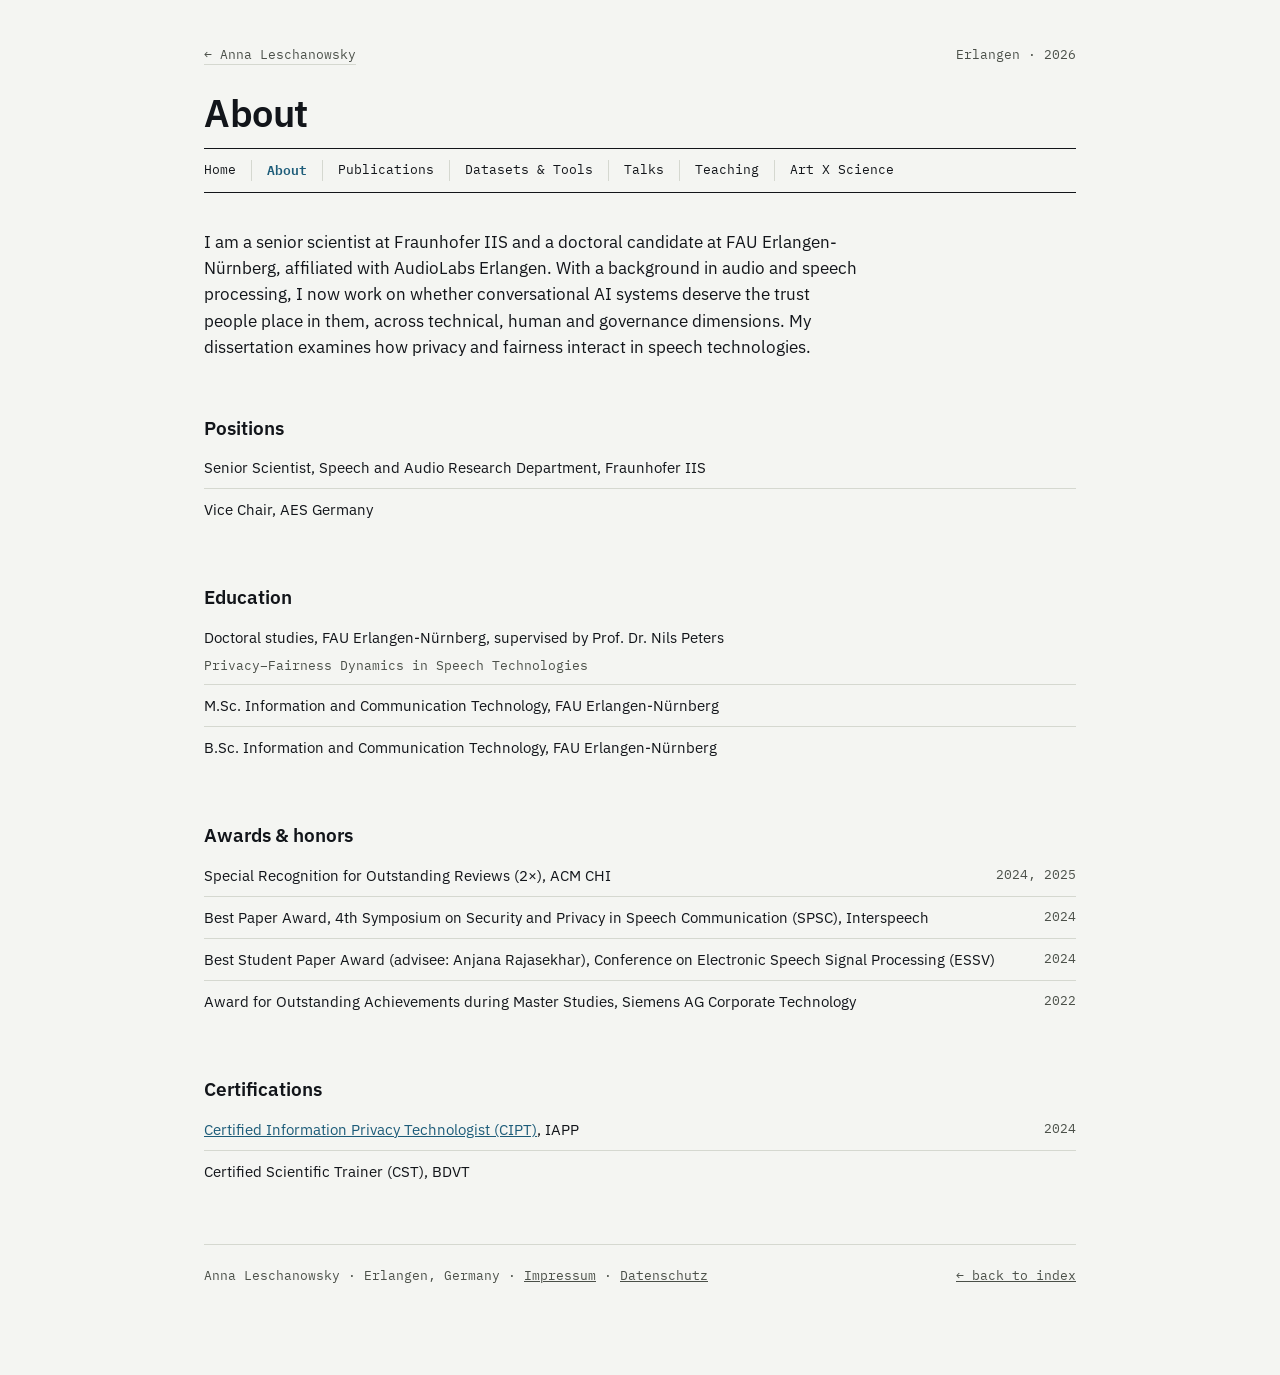
==== about.html @ 84c9fca2 "Add about.html" ====
<!DOCTYPE html>
<html lang="en">
<head>
<meta charset="UTF-8">
<meta name="viewport" content="width=device-width, initial-scale=1">
<title>About — Anna Leschanowsky</title>
<link rel="stylesheet" href="style.css">
</head>
<body>
<div class="page">

  <div class="topbar">
    <a href="index.html">← Anna Leschanowsky</a>
    <span>Erlangen · 2026</span>
  </div>

  <header class="hero">
    <h1>About</h1>
  </header>

  <nav class="site-nav">
    <a href="index.html">Home</a>
    <a href="about.html" class="current">About</a>
    <a href="publications.html">Publications</a>
    <a href="tools.html">Datasets &amp; Tools</a>
    <a href="talks.html">Talks</a>
    <a href="teaching.html">Teaching</a>
    <a href="art.html">Art X Science</a>
  </nav>

  <section class="identity">
    <p>I am a senior scientist at Fraunhofer IIS and a doctoral candidate at FAU Erlangen-Nürnberg, affiliated with AudioLabs Erlangen. With a background in audio and speech processing, I now work on whether conversational AI systems deserve the trust people place in them, across technical, human and governance dimensions. My dissertation examines how privacy and fairness interact in speech technologies.</p>
  </section>

  <section>
    <h2 class="section-title">Positions</h2>
    <ul class="plain-list">
      <li>Senior Scientist, Speech and Audio Research Department, Fraunhofer IIS</li>
      <li>Vice Chair, AES Germany</li>
    </ul>
  </section>

  <section>
    <h2 class="section-title">Education</h2>
    <ul class="plain-list">
      <li>Doctoral studies, FAU Erlangen-Nürnberg, supervised by Prof. Dr. Nils Peters <span class="role">Privacy–Fairness Dynamics in Speech Technologies</span></li>
      <li>M.Sc. Information and Communication Technology, FAU Erlangen-Nürnberg</li>
      <li>B.Sc. Information and Communication Technology, FAU Erlangen-Nürnberg</li>
    </ul>
  </section>

  <section>
    <h2 class="section-title">Awards &amp; honors</h2>
    <ul class="plain-list">
      <li>Special Recognition for Outstanding Reviews (2×), ACM CHI <span class="role">2024, 2025</span></li>
      <li>Best Paper Award, 4th Symposium on Security and Privacy in Speech Communication (SPSC), Interspeech <span class="role">2024</span></li>
      <li>Best Student Paper Award (advisee: Anjana Rajasekhar), Conference on Electronic Speech Signal Processing (ESSV) <span class="role">2024</span></li>
      <li>Award for Outstanding Achievements during Master Studies, Siemens AG Corporate Technology <span class="role">2022</span></li>
    </ul>
  </section>

  <section>
    <h2 class="section-title">Certifications</h2>
    <ul class="plain-list">
      <li><span><a href="https://iapp.org/certify/cipt/" target="_blank" rel="noopener">Certified Information Privacy Technologist (CIPT)</a>, IAPP</span> <span class="role">2024</span></li>
      <li>Certified Scientific Trainer (CST), BDVT</li>
    </ul>
  </section>

  <footer>
    <span>Anna Leschanowsky · Erlangen, Germany · <a href="impressum.html">Impressum</a> · <a href="datenschutz.html">Datenschutz</a></span>
    <a href="index.html">← back to index</a>
  </footer>

</div>
</body>
</html>
---- style.css ----
@font-face{
  font-family:"IBM Plex Sans";
  src:url("fonts/ibm-plex-sans-400.woff2") format("woff2");
  font-weight:400;
  font-style:normal;
  font-display:swap;
}
@font-face{
  font-family:"IBM Plex Sans";
  src:url("fonts/ibm-plex-sans-500.woff2") format("woff2");
  font-weight:500;
  font-style:normal;
  font-display:swap;
}
@font-face{
  font-family:"IBM Plex Sans";
  src:url("fonts/ibm-plex-sans-600.woff2") format("woff2");
  font-weight:600;
  font-style:normal;
  font-display:swap;
}
@font-face{
  font-family:"IBM Plex Sans";
  src:url("fonts/ibm-plex-sans-700.woff2") format("woff2");
  font-weight:700;
  font-style:normal;
  font-display:swap;
}
@font-face{
  font-family:"IBM Plex Mono";
  src:url("fonts/ibm-plex-mono-400.woff2") format("woff2");
  font-weight:400;
  font-style:normal;
  font-display:swap;
}
@font-face{
  font-family:"IBM Plex Mono";
  src:url("fonts/ibm-plex-mono-500.woff2") format("woff2");
  font-weight:500;
  font-style:normal;
  font-display:swap;
}
@font-face{
  font-family:"IBM Plex Mono";
  src:url("fonts/ibm-plex-mono-600.woff2") format("woff2");
  font-weight:600;
  font-style:normal;
  font-display:swap;
}

:root{
  --bg:#F4F5F2;
  --ink:#12151A;
  --ink-soft:#4B5049;
  --line:#D5D8D0;
  --accent:#1D5C79;
  --accent2:#3B7A57;
  --badge:#B3792D;
  --theme-policy:#6B4058;
  --theme-methods:#8A8D86;
}
*{box-sizing:border-box;}
html{scroll-behavior:smooth;}
body{
  margin:0;
  background:var(--bg);
  color:var(--ink);
  font-family:"IBM Plex Sans", sans-serif;
  font-size:16.5px;
  line-height:1.6;
  -webkit-font-smoothing:antialiased;
}
a{color:var(--accent);}
a:hover{color:var(--ink);}
a:focus-visible{outline:2px solid var(--accent); outline-offset:3px;}
code, .mono{font-family:"IBM Plex Mono", monospace;}

.page{
  max-width:920px;
  margin:0 auto;
  padding:44px 24px 90px;
}

/* ---------- Topbar ---------- */
.topbar{
  display:flex;
  justify-content:space-between;
  align-items:baseline;
  flex-wrap:wrap;
  gap:10px;
  font-family:"IBM Plex Mono", monospace;
  font-size:12.5px;
  color:var(--ink-soft);
  margin-bottom:18px;
}
.topbar a{color:var(--ink-soft); text-decoration:none; border-bottom:1px solid var(--line);}
.topbar a:hover{color:var(--accent); border-bottom-color:var(--accent);}

header.hero h1{
  font-size:clamp(28px, 5vw, 38px);
  font-weight:600;
  margin:0 0 4px;
  letter-spacing:-0.01em;
}
header.hero .role{
  font-size:15.5px;
  color:var(--ink-soft);
  margin-bottom:22px;
}

/* Spec table */
.spec{
  display:grid;
  grid-template-columns:max-content 1fr;
  gap:7px 20px;
  font-size:14px;
  border:1px solid var(--line);
  padding:16px 18px;
  margin-bottom:30px;
}
.spec dt{
  font-family:"IBM Plex Mono", monospace;
  color:var(--ink-soft);
  white-space:nowrap;
}
.spec dd{margin:0;}
.spec dd a{margin-right:14px; text-decoration:none; border-bottom:1px solid var(--line);}
.spec dd a:hover{border-bottom-color:var(--accent); color:var(--accent);}

/* Site nav */
.site-nav{
  display:flex;
  flex-wrap:wrap;
  font-family:"IBM Plex Mono", monospace;
  font-size:13px;
  border-top:1px solid var(--ink);
  border-bottom:1px solid var(--ink);
  padding:11px 0;
  margin-bottom:36px;
}
.site-nav a{
  color:var(--ink);
  text-decoration:none;
  padding:0 15px;
  border-left:1px solid var(--line);
}
.site-nav a:first-child{border-left:none; padding-left:0;}
.site-nav a:hover{color:var(--accent);}
.site-nav a.current{color:var(--accent); font-weight:600;}

h2.section-title{
  font-size:19px;
  font-weight:600;
  margin:0 0 4px;
}
p.section-sub{
  font-size:14px;
  color:var(--ink-soft);
  margin:0 0 20px;
  max-width:64ch;
}
section{margin-bottom:52px;}

/* Identity statement */
.identity p{
  font-size:16.5px;
  max-width:66ch;
  margin:0 0 14px;
}
.identity p.detail{
  font-size:14.5px;
  color:var(--ink-soft);
}

/* Pipeline diagram */
.pipeline{
  display:flex;
  align-items:stretch;
  gap:0;
  flex-wrap:wrap;
  margin:26px 0 8px;
  border:1px solid var(--line);
}
.pipeline .step{
  flex:1 1 0;
  min-width:150px;
  padding:16px 16px;
  border-right:1px solid var(--line);
  position:relative;
}
.pipeline .step:last-child{border-right:none;}
.pipeline .step .k{
  font-family:"IBM Plex Mono", monospace;
  font-size:10.5px;
  color:var(--accent);
  display:block;
  margin-bottom:6px;
}
.pipeline .step .v{
  font-size:14px;
  line-height:1.4;
}
.pipeline .step::after{
  content:"→";
  position:absolute;
  right:-11px;
  top:50%;
  transform:translateY(-50%);
  color:var(--ink-soft);
  font-size:14px;
  z-index:1;
}
.pipeline .step:last-child::after{content:"";}
@media (max-width:700px){
  .pipeline{flex-direction:column;}
  .pipeline .step{border-right:none; border-bottom:1px solid var(--line);}
  .pipeline .step:last-child{border-bottom:none;}
  .pipeline .step::after{content:"↓"; right:auto; left:16px; top:auto; bottom:-11px;}
  .pipeline .step:last-child::after{content:"";}
}
.pipeline-example{
  font-family:"IBM Plex Mono", monospace;
  font-size:12px;
  color:var(--ink-soft);
  margin-bottom:40px;
}

/* Focus grid */
.grid{
  display:grid;
  grid-template-columns:1fr 1fr;
  gap:0;
  border:1px solid var(--line);
}
.card{
  padding:20px;
  border-right:1px solid var(--line);
  border-bottom:1px solid var(--line);
}
.grid .card:nth-child(2n){border-right:none;}
@media (max-width:640px){
  .grid{grid-template-columns:1fr;}
  .card{border-right:none;}
}
.card .tag-row{
  display:flex;
  justify-content:space-between;
  align-items:baseline;
  margin-bottom:8px;
  gap:8px;
}
.card .cite{
  font-family:"IBM Plex Mono", monospace;
  font-size:11px;
  color:var(--accent);
}
.card .status{
  font-family:"IBM Plex Mono", monospace;
  font-size:10px;
  color:var(--accent2);
  border:1px solid var(--accent2);
  padding:1px 6px;
  white-space:nowrap;
}
.card h3{
  font-size:15.5px;
  font-weight:600;
  margin:0 0 6px;
}
.card p{
  font-size:14px;
  color:var(--ink-soft);
  margin:0;
}
.card .stack{
  margin-top:10px;
  font-family:"IBM Plex Mono", monospace;
  font-size:11px;
  color:var(--ink-soft);
}

/* Toolkit tags */
.toolkit{
  display:flex;
  flex-wrap:wrap;
  gap:8px;
}
.toolkit span{
  font-family:"IBM Plex Mono", monospace;
  font-size:12px;
  border:1px solid var(--line);
  padding:4px 9px;
  color:var(--ink-soft);
}

/* Changelog (publications) */
.changelog-group{margin-bottom:30px;}
.changelog-group h3{
  font-family:"IBM Plex Mono", monospace;
  font-size:13px;
  font-weight:600;
  color:var(--ink);
  border-bottom:1px solid var(--ink);
  padding-bottom:6px;
  margin:0 0 4px;
}
.entry{
  display:grid;
  grid-template-columns:96px 1fr;
  gap:4px 18px;
  padding:14px 0;
  border-bottom:1px solid var(--line);
}
.changelog-group .entry:first-of-type{border-top:none;}
.entry .tag{
  font-family:"IBM Plex Mono", monospace;
  font-size:11.5px;
  color:var(--accent);
  padding-top:2px;
}
.entry .body h4{
  font-size:15px;
  font-weight:500;
  margin:0 0 4px;
  line-height:1.4;
}
.entry .body h4 a{color:var(--ink); text-decoration:none;}
.entry .body h4 a:hover{color:var(--accent);}
.entry .body .links{
  font-family:"IBM Plex Mono", monospace;
  font-size:11.5px;
}
.entry .body .links a{margin-right:12px; text-decoration:none;}
.entry .body .badge{color:var(--badge);}
@media (max-width:520px){
  .entry{grid-template-columns:1fr;}
}

/* teaser links */
.teaser-link{
  font-family:"IBM Plex Mono", monospace;
  font-size:12.5px;
  text-decoration:none;
  color:var(--ink-soft);
}
.teaser-link:hover{color:var(--accent);}
.section-head{
  display:flex;
  justify-content:space-between;
  align-items:baseline;
  gap:10px;
  flex-wrap:wrap;
}

/* Course blocks (full seminar descriptions) */
.course{
  border:1px solid var(--line);
  padding:20px 22px;
  margin-bottom:16px;
}
.course h3{
  font-size:16px;
  font-weight:600;
  margin:0 0 4px;
}
.course .meta{
  font-family:"IBM Plex Mono", monospace;
  font-size:12px;
  color:var(--accent);
  margin-bottom:10px;
}
.course p{
  font-size:14.5px;
  color:var(--ink-soft);
  margin:0;
  max-width:70ch;
}

/* Plain list (student supervision, etc.) */
ul.plain-list{
  list-style:none;
  margin:0;
  padding:0;
}
ul.plain-list li{
  padding:9px 0;
  border-top:1px solid var(--line);
  font-size:14.5px;
  display:flex;
  justify-content:space-between;
  flex-wrap:wrap;
  gap:6px;
}
ul.plain-list li:first-child{border-top:none;}
ul.plain-list li .role{
  font-family:"IBM Plex Mono", monospace;
  font-size:12.5px;
  color:var(--ink-soft);
}

.entry .body .authors{
  font-family:"IBM Plex Mono", monospace;
  font-size:12px;
  color:var(--ink-soft);
  margin:2px 0 6px;
  line-height:1.5;
}

.card img{
  display:block;
  width:100%;
  height:auto;
  max-height:420px;
  object-fit:cover;
  border:1px solid var(--line);
  margin:12px 0;
}

.quote{
  border-left:3px solid var(--accent);
  padding:10px 18px;
  margin:16px 0;
  font-style:italic;
  color:var(--ink-soft);
  font-size:15px;
  line-height:1.6;
}
.quote .attribution{
  display:block;
  margin-top:8px;
  font-style:normal;
  font-family:"IBM Plex Mono",monospace;
  font-size:12px;
  color:var(--ink-soft);
}

footer{
  font-family:"IBM Plex Mono", monospace;
  font-size:12.5px;
  color:var(--ink-soft);
  border-top:1px solid var(--line);
  padding-top:20px;
  margin-top:50px;
  display:flex;
  justify-content:space-between;
  flex-wrap:wrap;
  gap:10px;
}
footer a{color:var(--ink-soft);}
footer a:hover{color:var(--accent);}
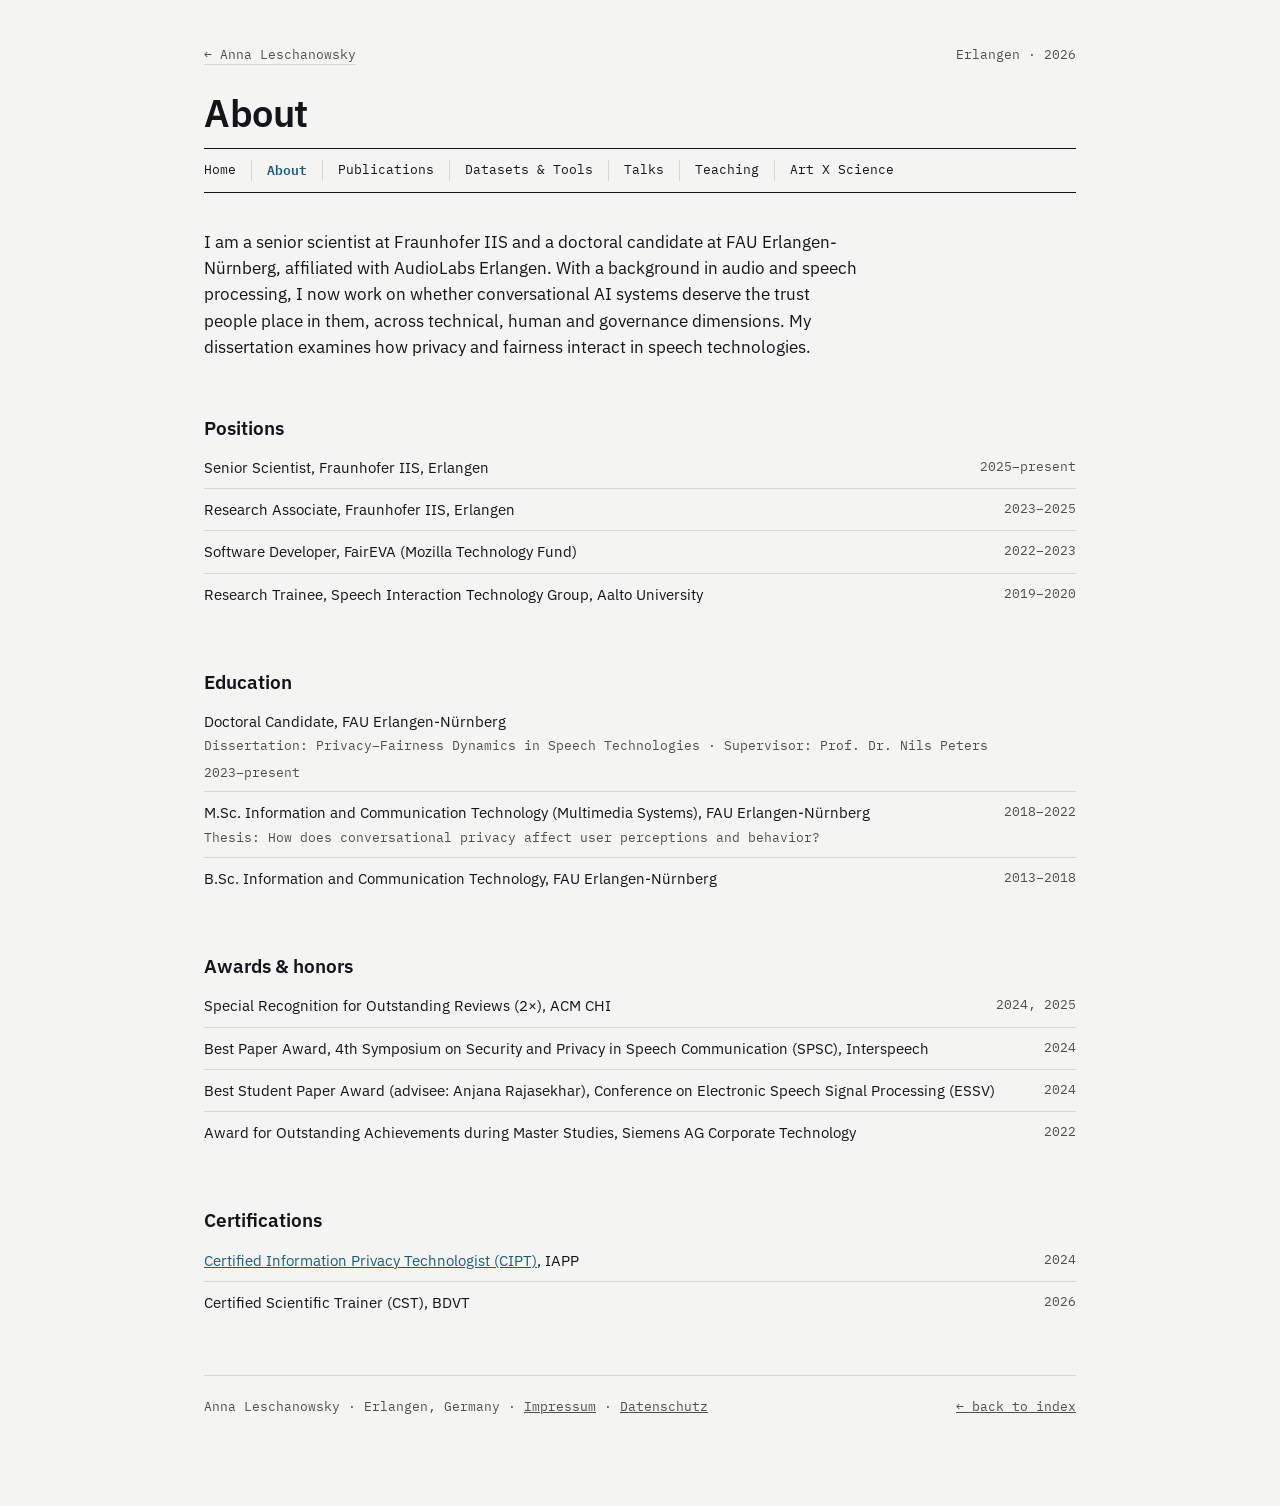
==== commit d4ee3c27: "Add patterns" ====
--- a/about.html
+++ b/about.html
@@ -35,17 +35,19 @@
   <section>
     <h2 class="section-title">Positions</h2>
     <ul class="plain-list">
-      <li>Senior Scientist, Speech and Audio Research Department, Fraunhofer IIS</li>
-      <li>Vice Chair, AES Germany</li>
+      <li>Senior Scientist, Fraunhofer IIS, Erlangen <span class="role">2025–present</span></li>
+      <li>Research Associate, Fraunhofer IIS, Erlangen <span class="role">2023–2025</span></li>
+      <li>Software Developer, FairEVA (Mozilla Technology Fund) <span class="role">2022–2023</span></li>
+      <li>Research Trainee, Speech Interaction Technology Group, Aalto University <span class="role">2019–2020</span></li>
     </ul>
   </section>
 
   <section>
     <h2 class="section-title">Education</h2>
     <ul class="plain-list">
-      <li>Doctoral studies, FAU Erlangen-Nürnberg, supervised by Prof. Dr. Nils Peters <span class="role">Privacy–Fairness Dynamics in Speech Technologies</span></li>
-      <li>M.Sc. Information and Communication Technology, FAU Erlangen-Nürnberg</li>
-      <li>B.Sc. Information and Communication Technology, FAU Erlangen-Nürnberg</li>
+      <li><span>Doctoral Candidate, FAU Erlangen-Nürnberg<br><span class="role">Dissertation: Privacy–Fairness Dynamics in Speech Technologies · Supervisor: Prof. Dr. Nils Peters</span></span> <span class="role">2023–present</span></li>
+      <li><span>M.Sc. Information and Communication Technology (Multimedia Systems), FAU Erlangen-Nürnberg<br><span class="role">Thesis: How does conversational privacy affect user perceptions and behavior?</span></span> <span class="role">2018–2022</span></li>
+      <li>B.Sc. Information and Communication Technology, FAU Erlangen-Nürnberg <span class="role">2013–2018</span></li>
     </ul>
   </section>
 
@@ -63,7 +65,7 @@
     <h2 class="section-title">Certifications</h2>
     <ul class="plain-list">
       <li><span><a href="https://iapp.org/certify/cipt/" target="_blank" rel="noopener">Certified Information Privacy Technologist (CIPT)</a>, IAPP</span> <span class="role">2024</span></li>
-      <li>Certified Scientific Trainer (CST), BDVT</li>
+      <li>Certified Scientific Trainer (CST), BDVT <span class="role">2026</span></li>
     </ul>
   </section>
 
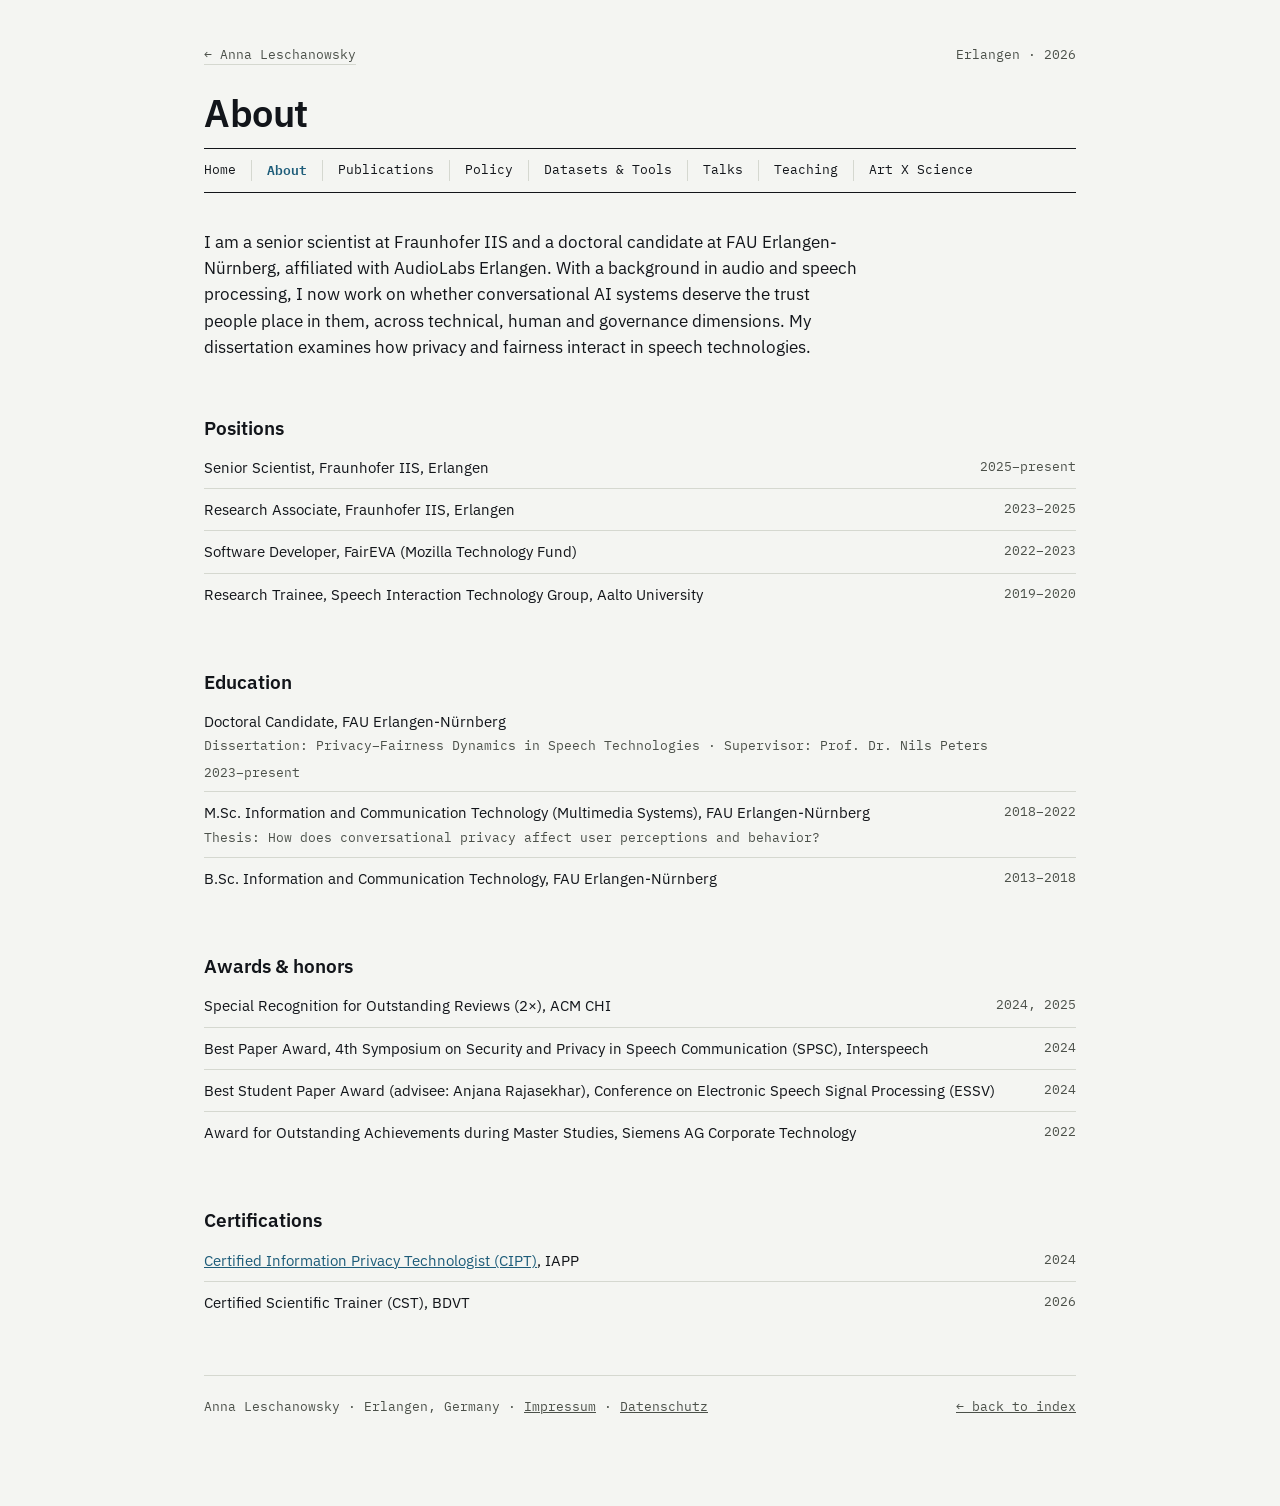
==== commit e375ff36: "Add policy page" ====
--- a/about.html
+++ b/about.html
@@ -22,6 +22,7 @@
     <a href="index.html">Home</a>
     <a href="about.html" class="current">About</a>
     <a href="publications.html">Publications</a>
+    <a href="policy.html">Policy</a>
     <a href="tools.html">Datasets &amp; Tools</a>
     <a href="talks.html">Talks</a>
     <a href="teaching.html">Teaching</a>
